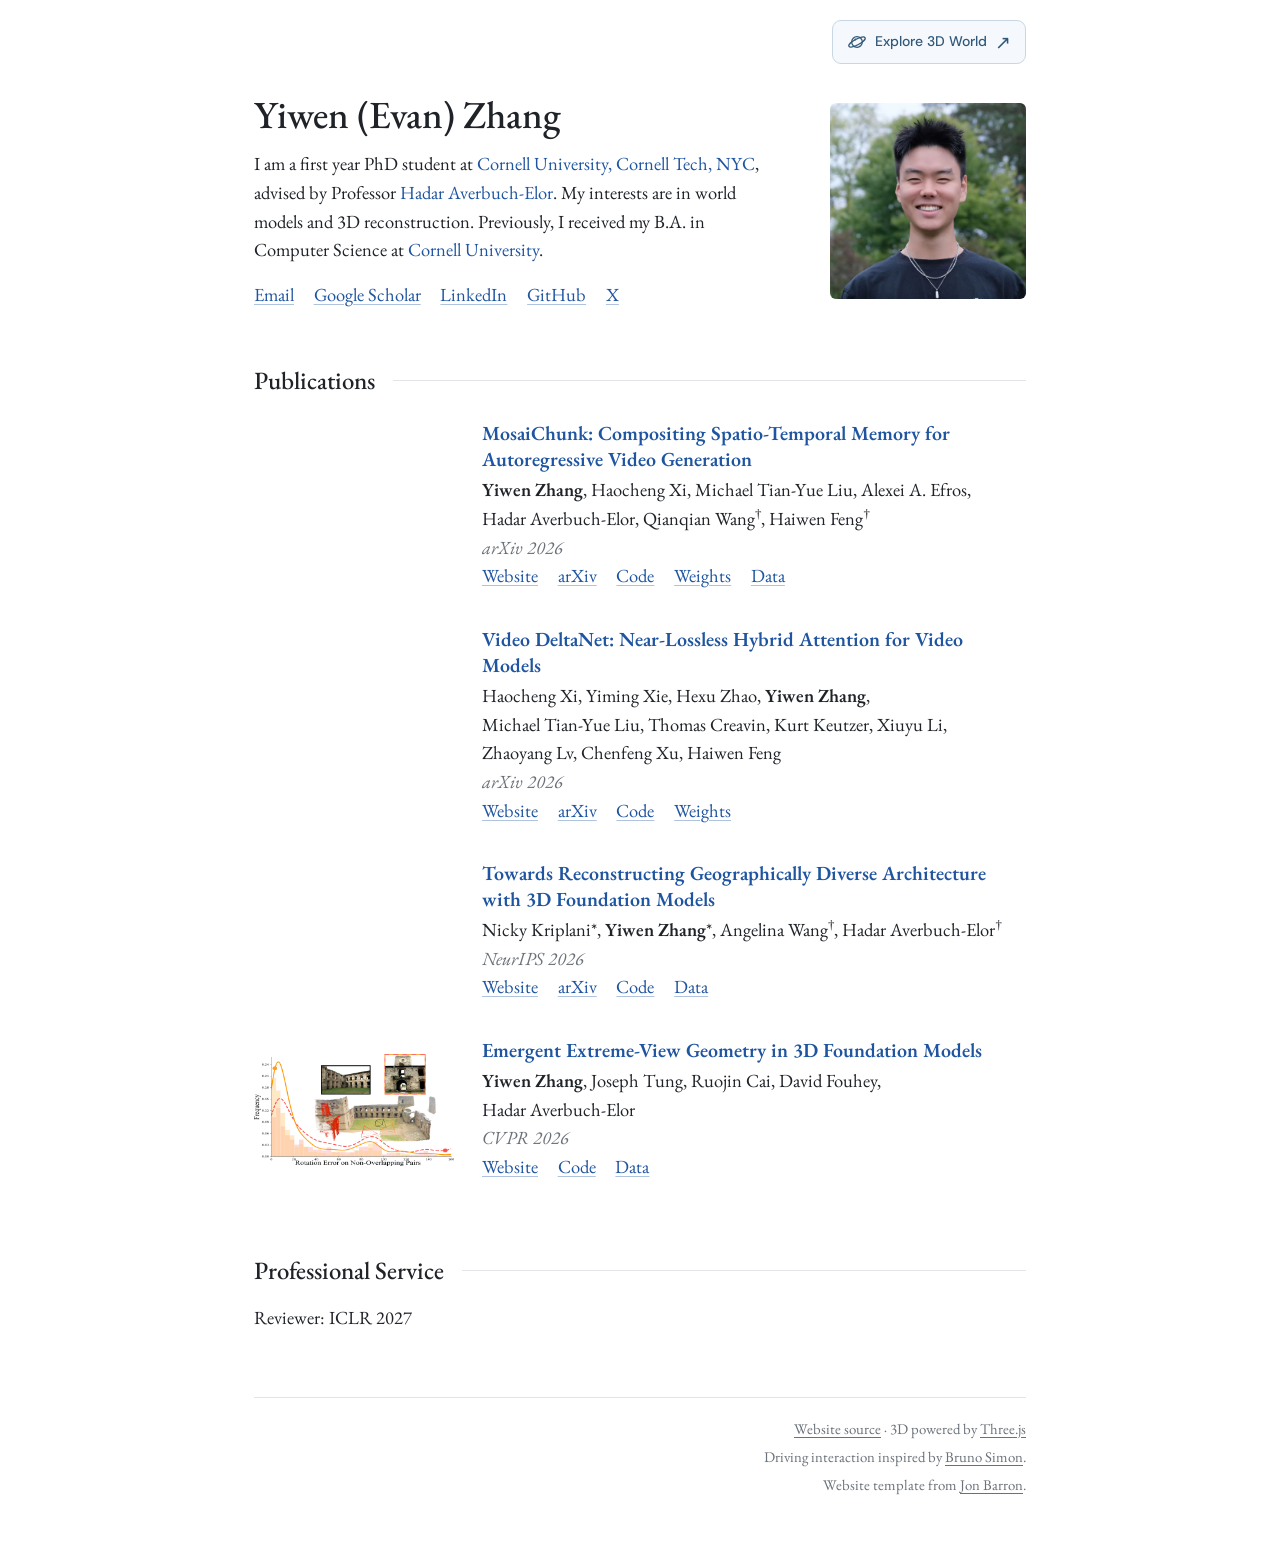
==== classic.html @ 9180fddf "Add interactive tiny-planet research view" ====
<!DOCTYPE HTML>
<html lang="en">
  <head>
    <meta http-equiv="Content-Type" content="text/html; charset=UTF-8">
    <title>Yiwen (Evan) Zhang</title>
    <meta name="author" content="Yiwen (Evan) Zhang">
    <meta name="description" content="Yiwen (Evan) Zhang — first year CS PhD student at Cornell Tech, NYC. World models and 3D reconstruction.">
    <meta name="viewport" content="width=device-width, initial-scale=1">

    <link rel="icon" type="image/png" href="favicon.png">
    <link rel="apple-touch-icon" href="apple-touch-icon.png">
    <link rel="stylesheet" href="assets/fonts/fonts.css?v=20261019-local-fonts">
    <link rel="stylesheet" type="text/css" href="stylesheet.css?v=20261019-refined-entry">
  </head>

  <body>
    <main class="page">
      <nav class="view-switch" aria-label="Explore the research in 3D">
        <a class="world-link" href="world.html">
          <svg class="world-link-icon" viewBox="0 0 24 24" fill="none" aria-hidden="true" focusable="false"><circle cx="12" cy="12" r="6.4" stroke="currentColor" stroke-width="1.5"/><ellipse cx="12" cy="12" rx="11" ry="3.4" transform="rotate(-28 12 12)" stroke="currentColor" stroke-width="1.5"/><circle cx="10" cy="9" r="1.1" fill="currentColor"/></svg>
          <span>Explore 3D World</span><span class="world-link-arrow" aria-hidden="true">↗</span>
        </a>
      </nav>

      <header class="intro">
        <div class="intro-text">
          <h1 class="name">Yiwen (Evan) Zhang</h1>
          <p class="bio">
            I am a first year PhD student at <a href="https://tech.cornell.edu/">Cornell University, Cornell Tech, NYC</a>,
            advised by Professor <a href="https://www.hadarelor.com/">Hadar Averbuch-Elor</a>.
            My interests are in world models and 3D reconstruction.
            Previously, I received my B.A. in Computer Science at <a href="https://www.cs.cornell.edu/">Cornell University</a>.
          </p>
          <p class="links">
            <a href="mailto:yz864@cornell.edu">Email</a>
            <a href="https://scholar.google.com/citations?user=p6MVUIkAAAAJ&hl=en&oi=sra">Google Scholar</a>
            <a href="https://www.linkedin.com/in/yiwen-zhang-b76138265">LinkedIn</a>
            <a href="https://github.com/theREALevan">GitHub</a>
            <a href="https://x.com/YiwenZhangYZ">X</a>
          </p>
        </div>
        <img class="portrait" src="images/avatar_new.png" alt="Yiwen (Evan) Zhang">
      </header>

      <section>
        <h2>Publications</h2>

        <div class="paper">
          <a class="paper-media" href="https://mosaichunk.github.io/">
            <video src="images/mosaichunk.mp4" autoplay muted loop playsinline preload="metadata" aria-label="MosaiChunk teaser"></video>
          </a>
          <div class="paper-info">
            <a class="paper-title" href="https://mosaichunk.github.io/">MosaiChunk: Compositing Spatio-Temporal Memory for Autoregressive Video Generation</a>
            <div class="authors">
              <strong>Yiwen Zhang</strong>,
              <a href="https://haochengxi.github.io/">Haocheng Xi</a>,
              <span>Michael Tian-Yue Liu</span>,
              <a href="https://people.eecs.berkeley.edu/~efros/">Alexei A. Efros</a>,
              <a href="https://www.hadarelor.com/">Hadar Averbuch-Elor</a>,
              <a href="https://qianqianwang68.github.io/">Qianqian Wang</a><sup>&dagger;</sup>,
              <a href="https://havenfeng.github.io/">Haiwen Feng</a><sup>&dagger;</sup>
            </div>
            <div class="venue">arXiv 2026</div>
            <div class="paper-links">
              <a href="https://mosaichunk.github.io/">Website</a>
              <a href="https://arxiv.org/abs/2610.02153">arXiv</a>
              <a href="https://github.com/mosaichunk/MosaiChunk">Code</a>
              <a href="https://huggingface.co/mosaichunk/MosaiChunk">Weights</a>
              <a href="https://huggingface.co/datasets/mosaichunk/RememBench">Data</a>
            </div>
          </div>
        </div>

        <div class="paper">
          <a class="paper-media" href="https://openvdn.github.io/">
            <video src="images/VDN.mp4" autoplay muted loop playsinline preload="metadata" aria-label="Video DeltaNet teaser"></video>
          </a>
          <div class="paper-info">
            <a class="paper-title" href="https://openvdn.github.io/">Video DeltaNet: Near-Lossless Hybrid Attention for Video Models</a>
            <div class="authors">
              <a href="https://haochengxi.github.io/">Haocheng Xi</a>,
              <a href="https://ymingxie.github.io/">Yiming Xie</a>,
              <a href="https://tarzanzhao.github.io/">Hexu Zhao</a>,
              <strong>Yiwen Zhang</strong>,
              <span>Michael Tian-Yue Liu</span>,
              <a href="https://www.creavin.ie/">Thomas Creavin</a>,
              <a href="https://vcresearch.berkeley.edu/faculty/kurt-keutzer">Kurt Keutzer</a>,
              <a href="https://xiuyuli.com/">Xiuyu Li</a>,
              <a href="https://lvzhaoyang.github.io/">Zhaoyang Lv</a>,
              <a href="https://www.chenfengx.com/">Chenfeng Xu</a>,
              <a href="https://havenfeng.github.io/">Haiwen Feng</a>
            </div>
            <div class="venue">arXiv 2026</div>
            <div class="paper-links">
              <a href="https://openvdn.github.io/">Website</a>
              <a href="https://arxiv.org/abs/2609.20744">arXiv</a>
              <a href="https://github.com/OpenVDN/vdn-minimax-h3">Code</a>
              <a href="https://huggingface.co/OpenVDN/vdn-minimax-h3">Weights</a>
            </div>
          </div>
        </div>

        <div class="paper">
          <a class="paper-media" href="https://cornell-vailab.github.io/ArchWorld/">
            <video src="images/archworld.mp4" autoplay muted loop playsinline preload="metadata" aria-label="ArchWorld teaser"></video>
          </a>
          <div class="paper-info">
            <a class="paper-title" href="https://cornell-vailab.github.io/ArchWorld/">Towards Reconstructing Geographically Diverse Architecture with 3D Foundation Models</a>
            <div class="authors">
              <a href="https://nickydcfp.github.io/">Nicky Kriplani</a>*,
              <strong>Yiwen Zhang</strong>*,
              <a href="https://angelina-wang.github.io/">Angelina Wang</a><sup>&dagger;</sup>,
              <a href="https://www.hadarelor.com/">Hadar Averbuch-Elor</a><sup>&dagger;</sup>
            </div>
            <div class="venue">NeurIPS 2026</div>
            <div class="paper-links">
              <a href="https://cornell-vailab.github.io/ArchWorld/">Website</a>
              <a href="https://arxiv.org/abs/2610.22514">arXiv</a>
              <a href="https://github.com/Cornell-VAILab/ArchWorld">Code</a>
              <a href="https://huggingface.co/datasets/ArchWorld/ArchWorld">Data</a>
            </div>
          </div>
        </div>

        <div class="paper">
          <a class="paper-media" href="https://cornell-vailab.github.io/Ext-3DFMs/">
            <img src="images/ext3dfm_teaser.jpg" alt="Emergent Extreme-View Geometry in 3D Foundation Models" loading="lazy">
          </a>
          <div class="paper-info">
            <a class="paper-title" href="https://cornell-vailab.github.io/Ext-3DFMs/">Emergent Extreme-View Geometry in 3D Foundation Models</a>
            <div class="authors">
              <strong>Yiwen Zhang</strong>,
              <a href="https://jot-jt.github.io/">Joseph Tung</a>,
              <a href="https://ruojincai.github.io/">Ruojin Cai</a>,
              <a href="https://cs.nyu.edu/~fouhey/">David Fouhey</a>,
              <a href="https://www.hadarelor.com/">Hadar Averbuch-Elor</a>
            </div>
            <div class="venue">CVPR 2026</div>
            <div class="paper-links">
              <a href="https://cornell-vailab.github.io/Ext-3DFMs/">Website</a>
              <a href="https://github.com/theREALevan/extreme-view-3dfm">Code</a>
              <a href="https://huggingface.co/datasets/cornell-vailab/megaunscene">Data</a>
            </div>
          </div>
        </div>
      </section>

      <section>
        <h2>Professional Service</h2>
        <p>Reviewer: ICLR 2027</p>
      </section>

      <footer>
        <p><a href="https://github.com/theREALevan/theREALevan.github.io">Website source</a> · 3D powered by <a href="https://threejs.org/">Three.js</a></p>
        <p>Driving interaction inspired by <a href="https://bruno-simon.com/">Bruno Simon</a>.</p>
        <p>Website template from <a href="https://github.com/jonbarron/jonbarron_website">Jon Barron</a>.</p>
      </footer>

    </main>

    <!-- GoatCounter analytics -->
    <script data-goatcounter="https://lilevanezz.goatcounter.com/count"
            async src="//gc.zgo.at/count.js"></script>
  </body>
</html>
---- assets/fonts/fonts.css ----
/* Self-hosted Google Fonts. Latin subsets only; other glyphs use the page font fallbacks. */

/* EB Garamond:ital,wght@0,400..600;1,400
 * CSS source: https://fonts.googleapis.com/css2?family=EB+Garamond%3Aital%2Cwght%400%2C400..600%3B1%2C400&display=swap
 * License: eb-garamond-OFL.txt (https://raw.githubusercontent.com/google/fonts/main/ofl/ebgaramond/OFL.txt)
 */
/* Latin subset; source: https://fonts.gstatic.com/s/ebgaramond/v33/SlGFmQSNjdsmc35JDF1K5GRwUjcdlttVFm-rI7e8QL99U6g.woff2 */
@font-face {
  font-family: 'EB Garamond';
  font-style: italic;
  font-weight: 400;
  font-display: swap;
  src: url(./eb-garamond-latin-italic-400.woff2) format('woff2');
  unicode-range: U+0000-00FF, U+0131, U+0152-0153, U+02BB-02BC, U+02C6, U+02DA, U+02DC, U+0304, U+0308, U+0329, U+2000-206F, U+20AC, U+2122, U+2191, U+2193, U+2212, U+2215, U+FEFF, U+FFFD;
}

/* Latin subset; source: https://fonts.gstatic.com/s/ebgaramond/v33/SlGUmQSNjdsmc35JDF1K5GR1SDk.woff2 */
@font-face {
  font-family: 'EB Garamond';
  font-style: normal;
  font-weight: 400 600;
  font-display: swap;
  src: url(./eb-garamond-latin-normal-400-600.woff2) format('woff2');
  unicode-range: U+0000-00FF, U+0131, U+0152-0153, U+02BB-02BC, U+02C6, U+02DA, U+02DC, U+0304, U+0308, U+0329, U+2000-206F, U+20AC, U+2122, U+2191, U+2193, U+2212, U+2215, U+FEFF, U+FFFD;
}

/* DM Sans:wght@400..700
 * CSS source: https://fonts.googleapis.com/css2?family=DM+Sans%3Awght%40400..700&display=swap
 * License: dm-sans-OFL.txt (https://raw.githubusercontent.com/google/fonts/main/ofl/dmsans/OFL.txt)
 */
/* Latin subset; source: https://fonts.gstatic.com/s/dmsans/v17/rP2Yp2ywxg089UriI5-g4vlH9VoD8Cmcqbu0-K4.woff2 */
@font-face {
  font-family: 'DM Sans';
  font-style: normal;
  font-weight: 400 700;
  font-display: swap;
  src: url(./dm-sans-latin-normal-400-700.woff2) format('woff2');
  unicode-range: U+0000-00FF, U+0131, U+0152-0153, U+02BB-02BC, U+02C6, U+02DA, U+02DC, U+0304, U+0308, U+0329, U+2000-206F, U+20AC, U+2122, U+2191, U+2193, U+2212, U+2215, U+FEFF, U+FFFD;
}

/* Space Mono:wght@400;700
 * CSS source: https://fonts.googleapis.com/css2?family=Space+Mono%3Awght%40400%3B700&display=swap
 * License: space-mono-OFL.txt (https://raw.githubusercontent.com/google/fonts/main/ofl/spacemono/OFL.txt)
 */
/* Latin subset; source: https://fonts.gstatic.com/s/spacemono/v17/i7dPIFZifjKcF5UAWdDRYEF8RQ.woff2 */
@font-face {
  font-family: 'Space Mono';
  font-style: normal;
  font-weight: 400;
  font-display: swap;
  src: url(./space-mono-latin-normal-400.woff2) format('woff2');
  unicode-range: U+0000-00FF, U+0131, U+0152-0153, U+02BB-02BC, U+02C6, U+02DA, U+02DC, U+0304, U+0308, U+0329, U+2000-206F, U+20AC, U+2122, U+2191, U+2193, U+2212, U+2215, U+FEFF, U+FFFD;
}

/* Latin subset; source: https://fonts.gstatic.com/s/spacemono/v17/i7dMIFZifjKcF5UAWdDRaPpZUFWaHg.woff2 */
@font-face {
  font-family: 'Space Mono';
  font-style: normal;
  font-weight: 700;
  font-display: swap;
  src: url(./space-mono-latin-normal-700.woff2) format('woff2');
  unicode-range: U+0000-00FF, U+0131, U+0152-0153, U+02BB-02BC, U+02C6, U+02DA, U+02DC, U+0304, U+0308, U+0329, U+2000-206F, U+20AC, U+2122, U+2191, U+2193, U+2212, U+2215, U+FEFF, U+FFFD;
}
---- stylesheet.css ----
:root {
  --text: #1f2328;
  --muted: #6b7178;
  --accent: #1f55a0;
  --accent-hover: #12396f;
  --rule: #e2e4e8;
  --serif: 'EB Garamond', Palatino, 'Palatino Linotype', 'Book Antiqua', Georgia, serif;
}

* {
  box-sizing: border-box;
}

html {
  -webkit-text-size-adjust: 100%;
}

body {
  margin: 0;
  background: #fff;
  color: var(--text);
  font-family: var(--serif);
  font-size: 18.5px;
  line-height: 1.55;
  font-variant-numeric: lining-nums;
}

a {
  color: var(--accent);
  text-decoration: none;
}
a:hover {
  color: var(--accent-hover);
  text-decoration: underline;
  text-decoration-thickness: 1px;
  text-underline-offset: 3px;
}

sup {
  font-size: 0.7em;
  line-height: 0;
}

.page {
  position: relative;
  max-width: 820px;
  margin: 0 auto;
  padding: 92px 24px 40px;
}

/* ---------- Alternate view ---------- */
.view-switch {
  position: absolute;
  top: 20px;
  right: 24px;
  display: inline-flex;
  align-items: center;
  gap: 12px;
  width: max-content;
  max-width: 100%;
  font-family: 'DM Sans', Arial, sans-serif;
  font-size: 14px;
  line-height: 1.25;
}
.view-switch a {
  display: inline-flex;
  align-items: center;
  justify-content: center;
  min-height: 44px;
  padding: 8px 10px;
  border-radius: 9px;
  color: var(--muted);
  white-space: nowrap;
  text-decoration: none;
}
.view-switch a:hover {
  color: var(--accent);
}
.view-switch .world-link {
  gap: 8px;
  padding: 10px 14px;
  border: 1px solid #c9d7e5;
  background: #f5f8fc;
  color: #315878;
  font-weight: 500;
  transition: background .18s, border-color .18s;
}
.view-switch .world-link:hover {
  background: #eaf1f8;
  border-color: #9db7cf;
  color: #234967;
}
.world-link-icon {
  flex: 0 0 20px;
  width: 20px;
  height: 20px;
}
.world-link-arrow {
  font-size: 19px;
  font-weight: 400;
  line-height: 1;
}
.view-switch a:focus-visible {
  outline: 3px solid var(--accent);
  outline-offset: 4px;
}
@media (prefers-reduced-motion: reduce) {
  .view-switch .world-link { transition: none; }
}

/* ---------- Intro ---------- */
.intro {
  display: flex;
  align-items: center;
  gap: 48px;
}
.intro-text {
  flex: 1;
  min-width: 0;
}
.name {
  margin: 0 0 14px;
  font-size: 2.4rem;
  font-weight: 500;
  line-height: 1.15;
}
.bio {
  margin: 0;
}
.links {
  margin: 16px 0 0;
}
.links a,
.paper-links a {
  margin-right: 0.85em;
  white-space: nowrap;
  text-decoration: underline;
  text-decoration-color: rgba(31, 85, 160, 0.35);
  text-decoration-thickness: 1px;
  text-underline-offset: 3px;
}
.links a:hover,
.paper-links a:hover {
  text-decoration-color: currentColor;
}
.portrait {
  flex: 0 0 196px;
  width: 196px;
  height: 196px;
  object-fit: cover;
  border-radius: 6px;
}

/* ---------- Sections ---------- */
h2 {
  display: flex;
  align-items: center;
  gap: 18px;
  margin: 56px 0 8px;
  font-size: 1.55rem;
  font-weight: 500;
  line-height: 1.2;
}
h2::after {
  content: "";
  flex: 1;
  height: 1px;
  background: var(--rule);
}

.paper {
  display: flex;
  align-items: center;
  gap: 28px;
  padding: 18px 0;
}
.paper-media {
  flex: 0 0 200px;
}
.paper-media img,
.paper-media video {
  display: block;
  width: 100%;
  height: auto;
  border-radius: 4px;
}
.paper-info {
  flex: 1;
  min-width: 0;
}
.paper-title {
  display: block;
  font-size: 1.08em;
  font-weight: 600;
  line-height: 1.3;
  margin-bottom: 3px;
}
.authors a,
.authors strong,
.authors span {
  white-space: nowrap;
}
.authors a {
  color: inherit;
}
.authors a:hover {
  color: var(--accent);
}
.venue {
  color: var(--muted);
  font-style: italic;
}

footer {
  margin-top: 64px;
  padding-top: 20px;
  border-top: 1px solid var(--rule);
  color: var(--muted);
  font-size: 0.8em;
  text-align: right;
}
footer p {
  margin: 0 0 5px;
}
footer a {
  color: inherit;
  text-decoration: underline;
  text-underline-offset: 3px;
}

/* ---------- Phones: photo beside the name, bio below ---------- */
@media (max-width: 640px) {
  body {
    font-size: 17.5px;
  }
  .page {
    padding: 24px 18px 32px;
  }
  .view-switch {
    position: static;
    display: flex;
    gap: 8px;
    margin: 0 0 26px auto;
    font-size: 14px;
  }
  .view-switch .world-link {
    gap: 7px;
    padding: 10px 13px;
  }
  .intro {
    display: grid;
    grid-template-columns: 88px 1fr;
    gap: 0 16px;
    align-items: start;
  }
  .intro-text {
    display: contents;
  }
  .portrait {
    grid-column: 1;
    grid-row: 1 / span 2;
    width: 88px;
    height: 88px;
  }
  .name {
    grid-column: 2;
    grid-row: 1;
    align-self: end;
    margin: 0;
    font-size: 1.75rem;
  }
  .links {
    grid-column: 2;
    grid-row: 2;
    margin: 4px 0 0;
    line-height: 1.45;
  }
  .bio {
    grid-column: 1 / -1;
    grid-row: 3;
    margin-top: 18px;
  }
  h2 {
    margin-top: 44px;
  }
  .paper {
    flex-direction: column;
    align-items: stretch;
    gap: 12px;
  }
  .paper-media {
    flex-basis: auto;
  }
  footer {
    text-align: left;
  }
}
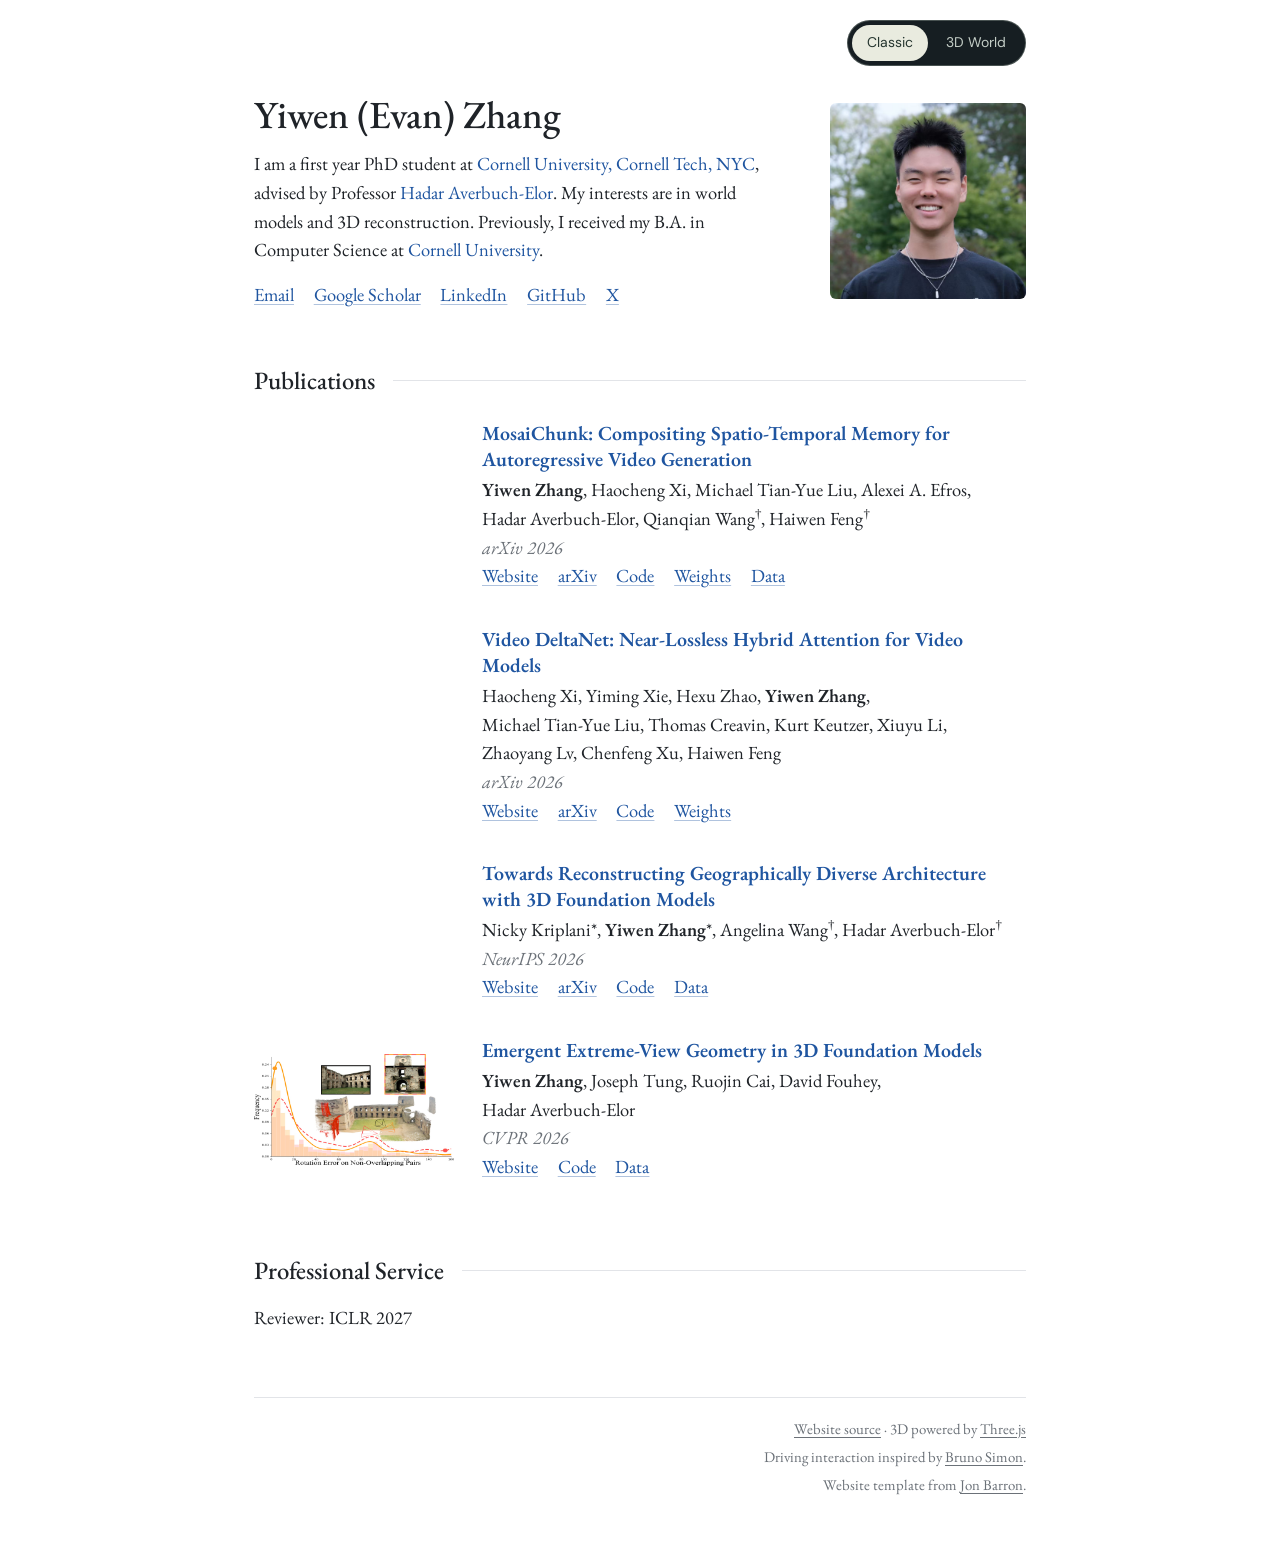
==== commit 29f2896b: "Unify Classic and World view switches" ====
--- a/classic.html
+++ b/classic.html
@@ -10,16 +10,14 @@
     <link rel="icon" type="image/png" href="favicon.png">
     <link rel="apple-touch-icon" href="apple-touch-icon.png">
     <link rel="stylesheet" href="assets/fonts/fonts.css?v=20261019-local-fonts">
-    <link rel="stylesheet" type="text/css" href="stylesheet.css?v=20261019-refined-entry">
+    <link rel="stylesheet" type="text/css" href="stylesheet.css?v=20261019-unified-switch">
   </head>
 
   <body>
     <main class="page">
-      <nav class="view-switch" aria-label="Explore the research in 3D">
-        <a class="world-link" href="world.html">
-          <svg class="world-link-icon" viewBox="0 0 24 24" fill="none" aria-hidden="true" focusable="false"><circle cx="12" cy="12" r="6.4" stroke="currentColor" stroke-width="1.5"/><ellipse cx="12" cy="12" rx="11" ry="3.4" transform="rotate(-28 12 12)" stroke="currentColor" stroke-width="1.5"/><circle cx="10" cy="9" r="1.1" fill="currentColor"/></svg>
-          <span>Explore 3D World</span><span class="world-link-arrow" aria-hidden="true">↗</span>
-        </a>
+      <nav class="view-switch" aria-label="Website view">
+        <a href="./" class="active" aria-current="page">Classic</a>
+        <a href="world.html">3D World</a>
       </nav>
 
       <header class="intro">
--- a/stylesheet.css
+++ b/stylesheet.css
@@ -55,57 +55,50 @@
   right: 24px;
   display: inline-flex;
   align-items: center;
-  gap: 12px;
+  gap: 3px;
   width: max-content;
   max-width: 100%;
+  padding: 4px;
+  border: 1px solid #bdc9bd4d;
+  border-radius: 30px;
+  background: #161e22;
   font-family: 'DM Sans', Arial, sans-serif;
   font-size: 14px;
   line-height: 1.25;
+  white-space: nowrap;
 }
 .view-switch a {
   display: inline-flex;
   align-items: center;
   justify-content: center;
-  min-height: 44px;
-  padding: 8px 10px;
-  border-radius: 9px;
-  color: var(--muted);
-  white-space: nowrap;
+  min-height: 36px;
+  padding: 9px 15px;
+  border-radius: 24px;
+  color: #c4cec7;
   text-decoration: none;
 }
+.view-switch a.active {
+  background: #e9ebdf;
+  color: #263630;
+}
 .view-switch a:hover {
-  color: var(--accent);
-}
-.view-switch .world-link {
-  gap: 8px;
-  padding: 10px 14px;
-  border: 1px solid #c9d7e5;
-  background: #f5f8fc;
-  color: #315878;
-  font-weight: 500;
-  transition: background .18s, border-color .18s;
-}
-.view-switch .world-link:hover {
-  background: #eaf1f8;
-  border-color: #9db7cf;
-  color: #234967;
-}
-.world-link-icon {
-  flex: 0 0 20px;
-  width: 20px;
-  height: 20px;
-}
-.world-link-arrow {
-  font-size: 19px;
-  font-weight: 400;
-  line-height: 1;
+  background: #bdc9bd22;
+  color: #f1bd99;
+}
+.view-switch a.active:hover {
+  background: #e9ebdf;
+  color: #263630;
 }
 .view-switch a:focus-visible {
   outline: 3px solid var(--accent);
   outline-offset: 4px;
 }
-@media (prefers-reduced-motion: reduce) {
-  .view-switch .world-link { transition: none; }
+@media (max-width: 760px) {
+  .view-switch { font-size: 12px; padding: 3px; gap: 1px; }
+  .view-switch a { min-height: 32px; padding: 8px 9px; }
+}
+@media (max-width: 360px) {
+  .view-switch a { padding: 8px 7px; }
 }
 
 /* ---------- Intro ---------- */
@@ -239,13 +232,7 @@
   .view-switch {
     position: static;
     display: flex;
-    gap: 8px;
     margin: 0 0 26px auto;
-    font-size: 14px;
-  }
-  .view-switch .world-link {
-    gap: 7px;
-    padding: 10px 13px;
   }
   .intro {
     display: grid;
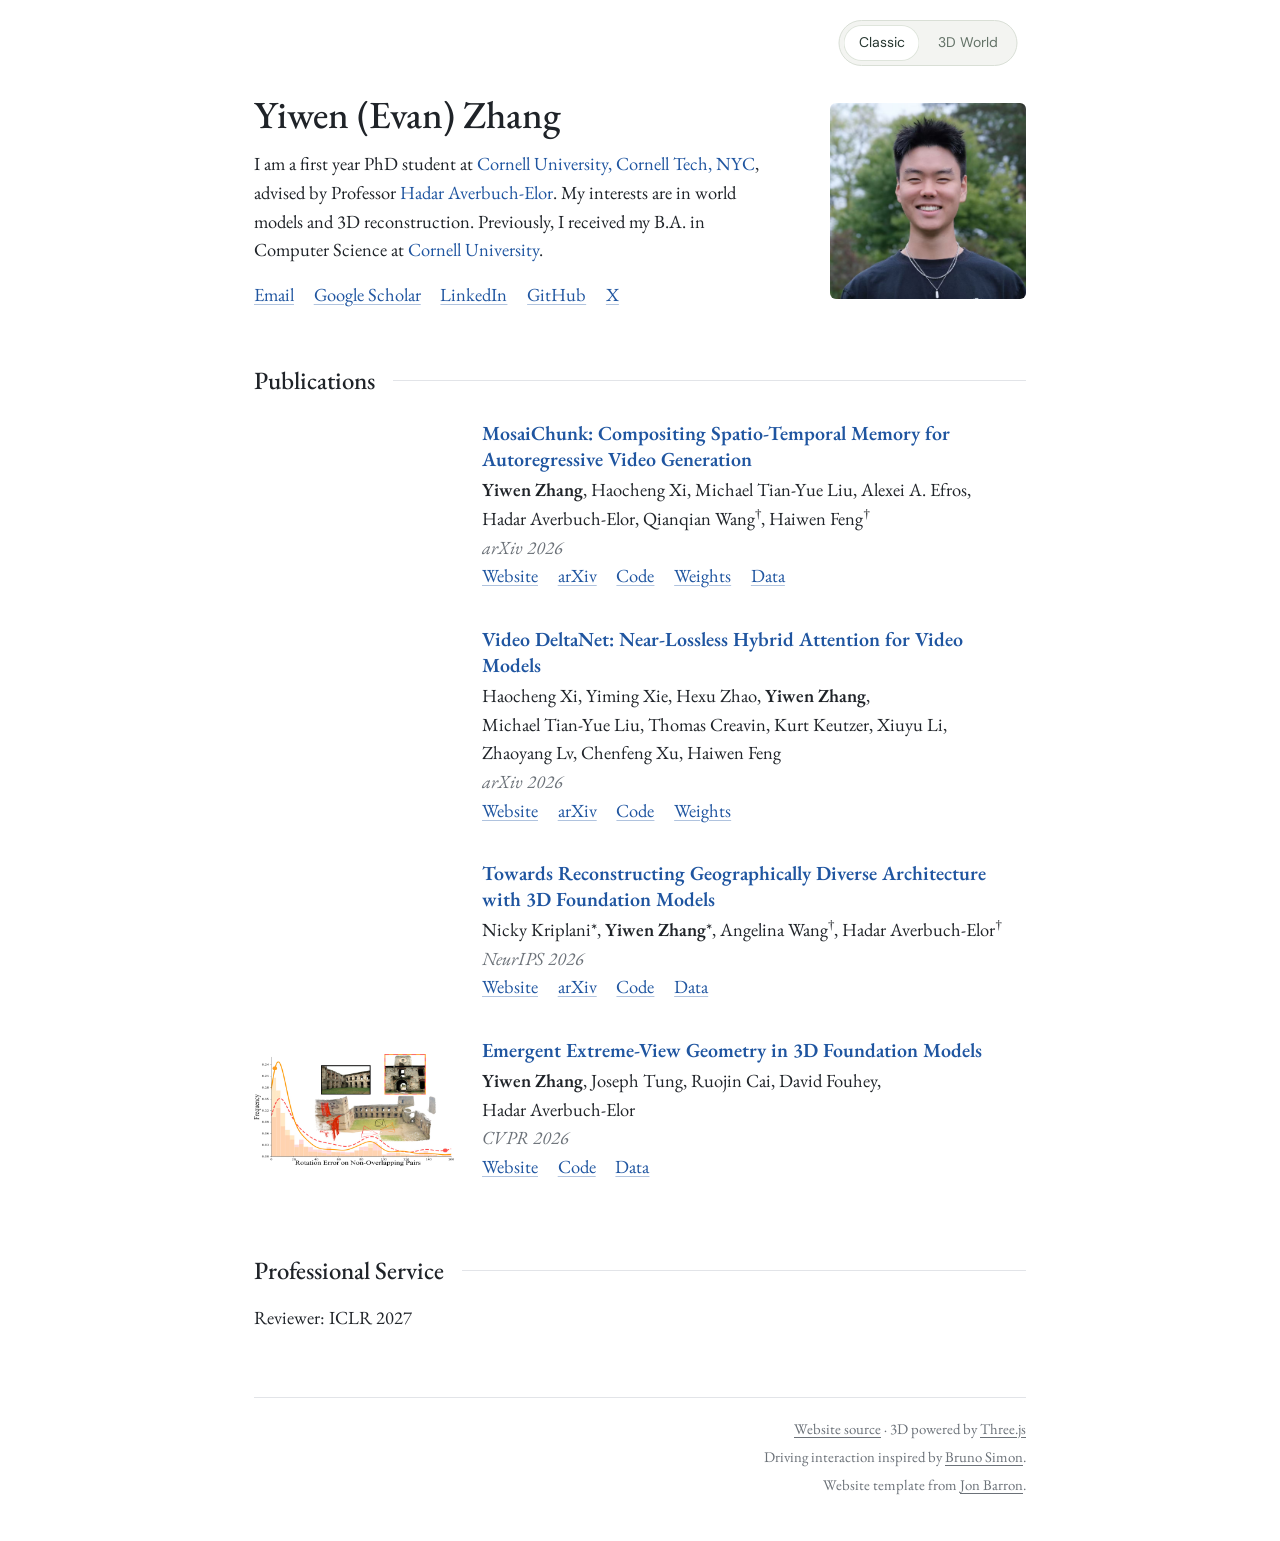
==== commit 77dd5b35: "Refine view switch and speed up ArchWorld previews" ====
--- a/classic.html
+++ b/classic.html
@@ -10,7 +10,7 @@
     <link rel="icon" type="image/png" href="favicon.png">
     <link rel="apple-touch-icon" href="apple-touch-icon.png">
     <link rel="stylesheet" href="assets/fonts/fonts.css?v=20261019-local-fonts">
-    <link rel="stylesheet" type="text/css" href="stylesheet.css?v=20261019-unified-switch">
+    <link rel="stylesheet" type="text/css" href="stylesheet.css?v=20261019-light-switch">
   </head>
 
   <body>
@@ -100,7 +100,7 @@
 
         <div class="paper">
           <a class="paper-media" href="https://cornell-vailab.github.io/ArchWorld/">
-            <video src="images/archworld.mp4" autoplay muted loop playsinline preload="metadata" aria-label="ArchWorld teaser"></video>
+            <video src="images/archworld.mp4" data-playback-rate="2" autoplay muted loop playsinline preload="metadata" aria-label="ArchWorld teaser"></video>
           </a>
           <div class="paper-info">
             <a class="paper-title" href="https://cornell-vailab.github.io/ArchWorld/">Towards Reconstructing Geographically Diverse Architecture with 3D Foundation Models</a>
@@ -156,6 +156,12 @@
 
     </main>
 
+    <script>
+      document.querySelectorAll('video[data-playback-rate]').forEach(video => {
+        video.defaultPlaybackRate = Number(video.dataset.playbackRate) || 1;
+        video.playbackRate = video.defaultPlaybackRate;
+      });
+    </script>
     <!-- GoatCounter analytics -->
     <script data-goatcounter="https://lilevanezz.goatcounter.com/count"
             async src="//gc.zgo.at/count.js"></script>
--- a/stylesheet.css
+++ b/stylesheet.css
@@ -4,6 +4,7 @@
   --accent: #1f55a0;
   --accent-hover: #12396f;
   --rule: #e2e4e8;
+  --portrait-size: 196px;
   --serif: 'EB Garamond', Palatino, 'Palatino Linotype', 'Book Antiqua', Georgia, serif;
 }
 
@@ -52,16 +53,17 @@
 .view-switch {
   position: absolute;
   top: 20px;
-  right: 24px;
+  right: calc(24px + var(--portrait-size) / 2);
+  transform: translateX(50%);
   display: inline-flex;
   align-items: center;
   gap: 3px;
   width: max-content;
   max-width: 100%;
   padding: 4px;
-  border: 1px solid #bdc9bd4d;
+  border: 1px solid #d9dfd6;
   border-radius: 30px;
-  background: #161e22;
+  background: #f3f4f1;
   font-family: 'DM Sans', Arial, sans-serif;
   font-size: 14px;
   line-height: 1.25;
@@ -74,19 +76,20 @@
   min-height: 36px;
   padding: 9px 15px;
   border-radius: 24px;
-  color: #c4cec7;
+  color: #637267;
   text-decoration: none;
 }
 .view-switch a.active {
-  background: #e9ebdf;
+  background: #fff;
   color: #263630;
+  box-shadow: inset 0 0 0 1px #dfe5dc;
 }
 .view-switch a:hover {
-  background: #bdc9bd22;
-  color: #f1bd99;
+  background: #e6ebe4;
+  color: #263630;
 }
 .view-switch a.active:hover {
-  background: #e9ebdf;
+  background: #fff;
   color: #263630;
 }
 .view-switch a:focus-visible {
@@ -137,9 +140,9 @@
   text-decoration-color: currentColor;
 }
 .portrait {
-  flex: 0 0 196px;
-  width: 196px;
-  height: 196px;
+  flex: 0 0 var(--portrait-size);
+  width: var(--portrait-size);
+  height: var(--portrait-size);
   object-fit: cover;
   border-radius: 6px;
 }
@@ -231,6 +234,7 @@
   }
   .view-switch {
     position: static;
+    transform: none;
     display: flex;
     margin: 0 0 26px auto;
   }
